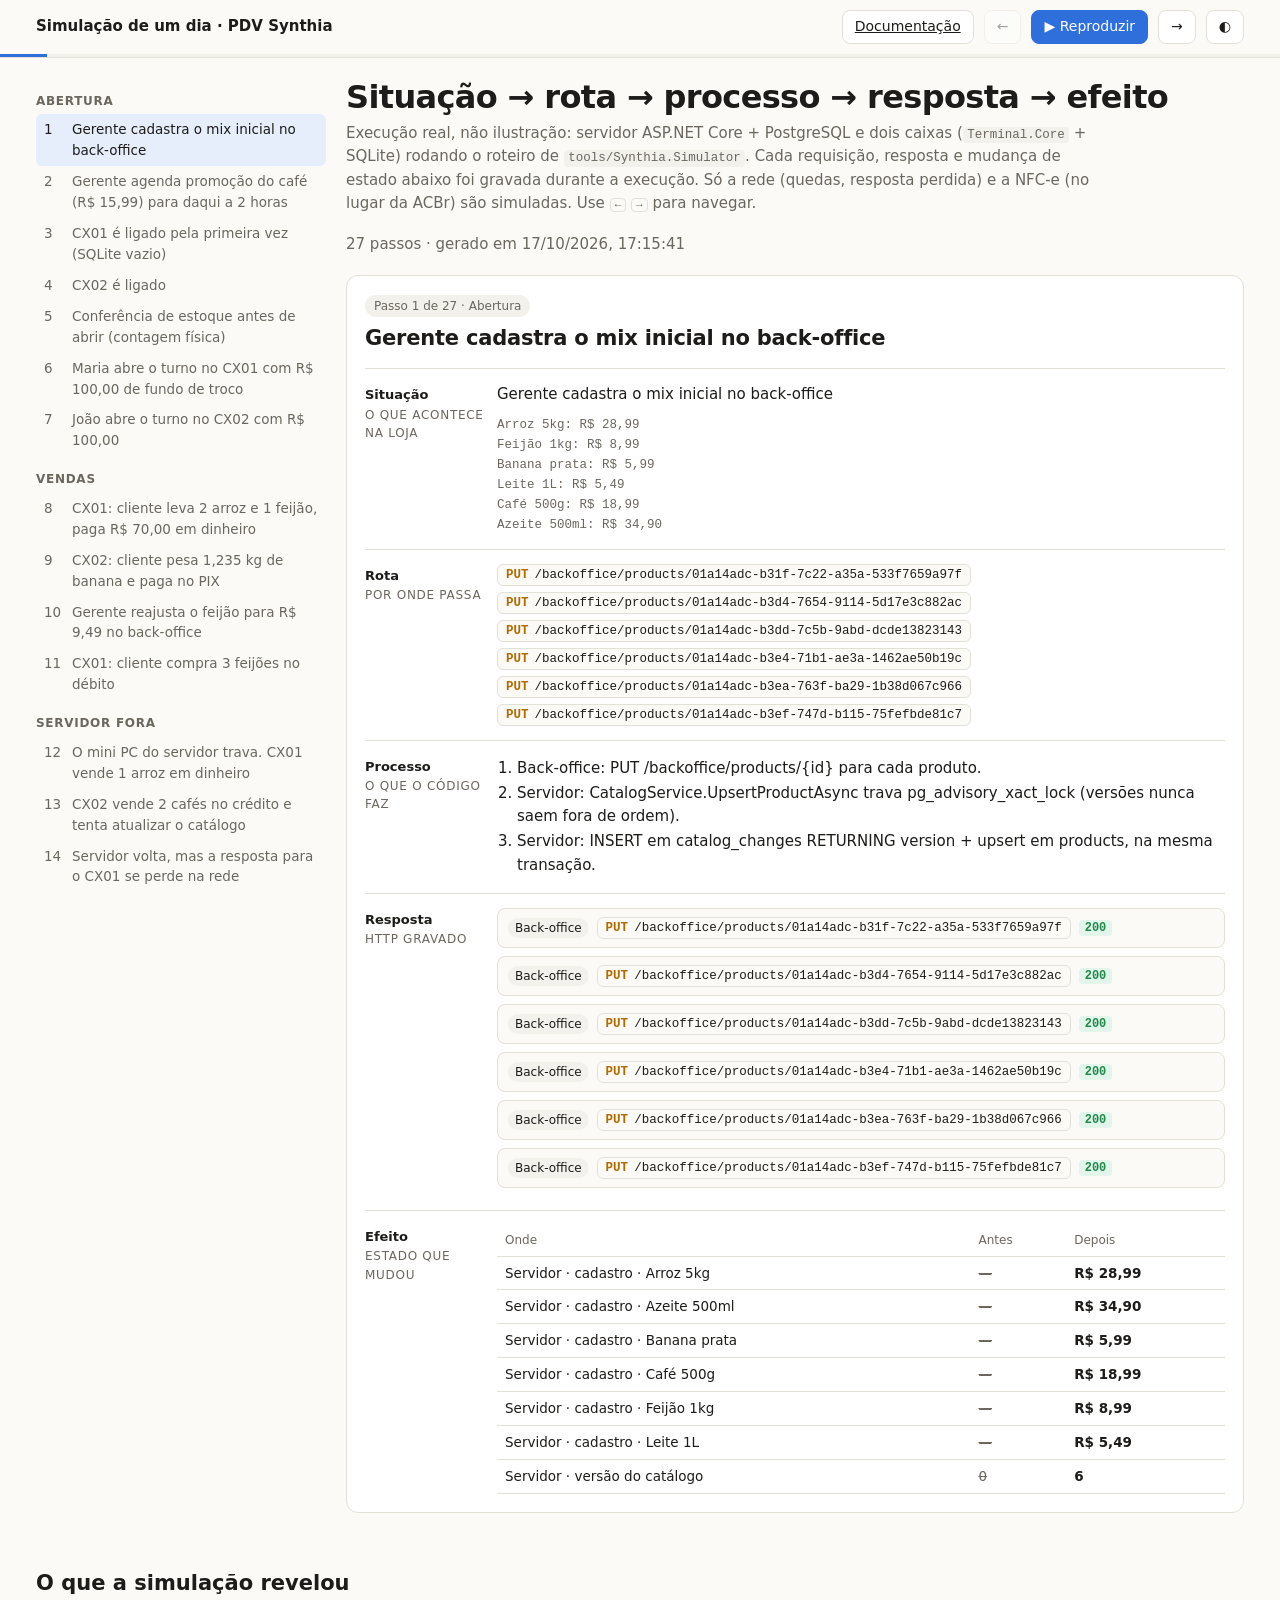
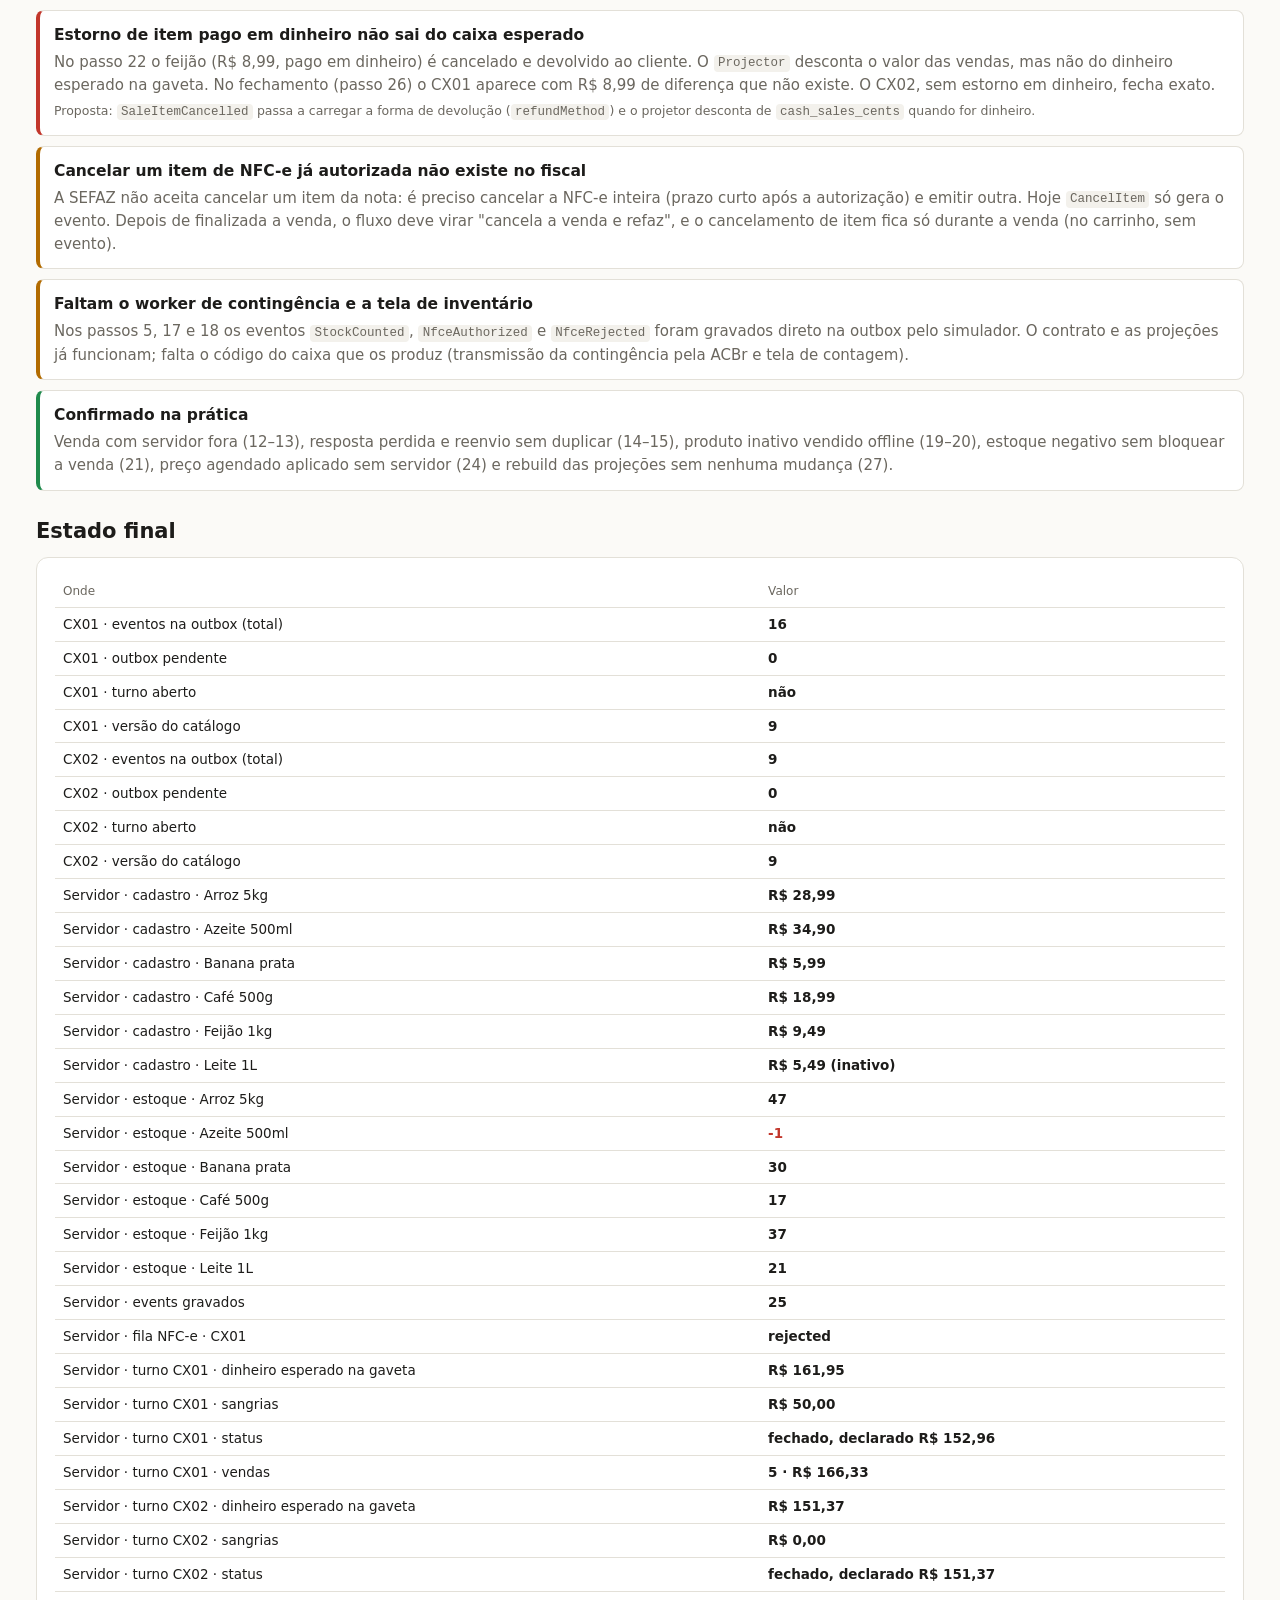
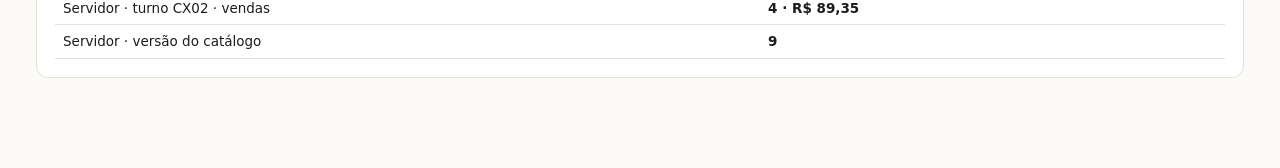
==== docs/simulacao.html @ c902372a "docs: pagina interativa da simulacao com achados e estado final" ====
<!doctype html>
<html lang="pt-BR">
<head>
<meta charset="utf-8">
<meta name="viewport" content="width=device-width, initial-scale=1">
<title>Simulação de um dia</title>
<style>
:root {
  --bg: #fbfaf7; --surface: #ffffff; --surface-2: #f3f1ec; --text: #1d1c1a; --muted: #6b675f;
  --border: #e3e0d8; --accent: #2f6fdb; --accent-soft: #e6eefc; --ok: #1f8a4c; --ok-soft: #e3f4ea;
  --warn: #b26b00; --warn-soft: #fbf0dc; --bad: #c2362b; --bad-soft: #fbe6e4;
  --mono: ui-monospace, SFMono-Regular, Menlo, Consolas, monospace;
  --sans: system-ui, -apple-system, "Segoe UI", Roboto, sans-serif;
}
@media (prefers-color-scheme: dark) {
  :root:not([data-theme="light"]) {
    --bg: #161614; --surface: #1f1e1c; --surface-2: #2a2926; --text: #ecebe7; --muted: #a29e95;
    --border: #3a3834; --accent: #7aa7f5; --accent-soft: #243450; --ok: #5cc98a; --ok-soft: #1d3527;
    --warn: #e7a84a; --warn-soft: #3a2d17; --bad: #f07b70; --bad-soft: #3d201d;
  }
}
:root[data-theme="dark"] {
  --bg: #161614; --surface: #1f1e1c; --surface-2: #2a2926; --text: #ecebe7; --muted: #a29e95;
  --border: #3a3834; --accent: #7aa7f5; --accent-soft: #243450; --ok: #5cc98a; --ok-soft: #1d3527;
  --warn: #e7a84a; --warn-soft: #3a2d17; --bad: #f07b70; --bad-soft: #3d201d;
}
* { box-sizing: border-box; }
body { margin: 0; background: var(--bg); color: var(--text); font: 15px/1.55 var(--sans); }
a { color: var(--accent); }
code, pre { font-family: var(--mono); font-size: 12.5px; }
code { background: var(--surface-2); padding: .1em .35em; border-radius: 4px; }
pre { background: var(--surface-2); padding: 10px 12px; border-radius: 8px; overflow: auto; margin: 6px 0 0; max-height: 340px; }
button { font: inherit; cursor: pointer; }
header.top { position: sticky; top: 0; z-index: 10; background: color-mix(in srgb, var(--bg) 90%, transparent);
  backdrop-filter: blur(8px); border-bottom: 1px solid var(--border); }
header.top .in { max-width: 1240px; margin: 0 auto; padding: 10px 16px; display: flex; gap: 10px; align-items: center; flex-wrap: wrap; }
header.top strong { margin-right: auto; }
.btn { border: 1px solid var(--border); background: var(--surface); color: var(--text); border-radius: 8px; padding: 5px 12px; font-size: 14px; }
.btn.primary { background: var(--accent); border-color: var(--accent); color: #fff; }
.btn:disabled { opacity: .4; cursor: default; }
.progress { height: 3px; background: var(--surface-2); }
.progress div { height: 100%; background: var(--accent); transition: width .2s; }
main { max-width: 1240px; margin: 0 auto; padding: 20px 16px 80px; display: grid; grid-template-columns: 290px minmax(0, 1fr); gap: 20px; }
main > * { min-width: 0; }
aside { position: sticky; top: 64px; align-self: start; max-height: calc(100vh - 84px); overflow-y: auto; }
aside h4 { margin: 14px 0 4px; font-size: 12px; text-transform: uppercase; letter-spacing: .06em; color: var(--muted); }
aside button { display: flex; gap: 8px; width: 100%; text-align: left; background: none; border: 0; border-radius: 6px; padding: 5px 8px; color: var(--muted); font-size: 13.5px; }
aside button:hover { background: var(--surface-2); color: var(--text); }
aside button.on { background: var(--accent-soft); color: var(--text); }
aside button span:first-child { font-variant-numeric: tabular-nums; min-width: 20px; }
@media (max-width: 860px) { main { grid-template-columns: 1fr; } aside { position: static; max-height: 240px; border: 1px solid var(--border); border-radius: 10px; padding: 0 6px; } }
h1 { font-size: clamp(24px, 4vw, 32px); margin: 0 0 6px; letter-spacing: -.02em; line-height: 1.2; }
.lead { color: var(--muted); margin: 0 0 18px; max-width: 760px; }
.phase { display: inline-block; font-size: 12px; padding: 2px 9px; border-radius: 999px; background: var(--surface-2); color: var(--muted); margin-bottom: 8px; }
.stage { background: var(--surface); border: 1px solid var(--border); border-radius: 12px; padding: 18px; }
.stage h2 { margin: 0 0 16px; font-size: 21px; letter-spacing: -.01em; line-height: 1.3; }
.flow { display: grid; gap: 14px; }
.blk { display: grid; grid-template-columns: 120px minmax(0, 1fr); gap: 12px; padding-top: 14px; border-top: 1px solid var(--border); }
@media (max-width: 600px) { .blk { grid-template-columns: minmax(0, 1fr); gap: 4px; } }
.blk > .lbl { font-size: 12px; text-transform: uppercase; letter-spacing: .06em; color: var(--muted); padding-top: 2px; }
.blk > .lbl b { display: block; color: var(--text); font-size: 13px; letter-spacing: 0; text-transform: none; }
.routes { display: flex; flex-wrap: wrap; gap: 6px; }
.route { font: 12.5px var(--mono); border: 1px solid var(--border); border-radius: 6px; padding: 3px 8px; background: var(--bg); }
.route .m { font-weight: 700; margin-right: 6px; }
.m.GET { color: var(--ok); } .m.POST { color: var(--accent); } .m.PUT { color: var(--warn); } .m.local { color: var(--muted); }
ol.proc { margin: 0; padding-left: 20px; } ol.proc li { margin: 2px 0; }
.notes { overflow-wrap: anywhere; margin: 8px 0 0; padding: 0; list-style: none; font: 12.5px/1.6 var(--mono); color: var(--muted); }
.ex { border: 1px solid var(--border); border-radius: 8px; margin-bottom: 8px; background: var(--bg); }
.ex summary { list-style: none; cursor: pointer; padding: 8px 10px; display: flex; gap: 8px; align-items: center; flex-wrap: wrap; font-size: 13.5px; }
.ex summary::-webkit-details-marker { display: none; }
.ex .body { padding: 0 10px 10px; display: grid; gap: 8px; grid-template-columns: minmax(0, 1fr) minmax(0, 1fr); }
@media (max-width: 760px) { .ex .body { grid-template-columns: minmax(0, 1fr); } }
.ex .body h5 { margin: 0; font-size: 12px; color: var(--muted); font-weight: 500; }
.actor { font-size: 12px; padding: 1px 7px; border-radius: 999px; background: var(--surface-2); }
.status { font: 600 12px var(--mono); padding: 1px 6px; border-radius: 4px; }
.s2 { background: var(--ok-soft); color: var(--ok); } .sx { background: var(--bad-soft); color: var(--bad); }
.note { font-size: 12.5px; color: var(--warn); }
.note.bad { color: var(--bad); }
table { width: 100%; border-collapse: collapse; font-size: 13.5px; }
td, th { padding: 6px 8px; border-bottom: 1px solid var(--border); text-align: left; vertical-align: top; }
th { color: var(--muted); font-weight: 500; font-size: 12px; }
td.v { font-variant-numeric: tabular-nums; white-space: nowrap; }
td.before { color: var(--muted); text-decoration: line-through; }
td.after { font-weight: 600; }
tr.neg td.after { color: var(--bad); }
.empty { color: var(--muted); font-style: italic; }
.tablewrap { overflow-x: auto; }
section.extra { grid-column: 1 / -1; margin-top: 10px; }
section.extra h2 { font-size: 21px; margin: 24px 0 10px; }
.finding { background: var(--surface); border: 1px solid var(--border); border-left: 4px solid var(--warn); border-radius: 8px; padding: 12px 14px; margin-bottom: 10px; }
.finding.bad { border-left-color: var(--bad); }
.finding h3 { margin: 0 0 4px; font-size: 15.5px; }
.finding p { margin: 4px 0 0; color: var(--muted); }
.finding .ref { font-size: 12.5px; }
.kbd { font: 11px var(--mono); border: 1px solid var(--border); border-radius: 4px; padding: 0 4px; color: var(--muted); }
</style>
</head>
<body>
<header class="top">
  <div class="in">
    <strong>Simulação de um dia · PDV Synthia</strong>
    <a class="btn" href="index.html">Documentação</a>
    <button class="btn" id="prev" aria-label="Passo anterior">←</button>
    <button class="btn primary" id="play">▶ Reproduzir</button>
    <button class="btn" id="next" aria-label="Próximo passo">→</button>
    <button class="btn" id="theme" aria-label="Alternar tema">◐</button>
  </div>
  <div class="progress"><div id="bar"></div></div>
</header>

<main>
  <aside id="toc" aria-label="Passos"></aside>

  <div>
    <h1>Situação → rota → processo → resposta → efeito</h1>
    <p class="lead">Execução real, não ilustração: servidor ASP.NET Core + PostgreSQL e dois caixas
      (<code>Terminal.Core</code> + SQLite) rodando o roteiro de <code>tools/Synthia.Simulator</code>. Cada requisição,
      resposta e mudança de estado abaixo foi gravada durante a execução. Só a rede (quedas, resposta perdida) e a
      NFC-e (no lugar da ACBr) são simuladas. Use <span class="kbd">←</span> <span class="kbd">→</span> para navegar.</p>
    <p class="lead" id="meta"></p>

    <article class="stage" id="stage" aria-live="polite"></article>
  </div>

  <section class="extra" id="achados">
    <h2>O que a simulação revelou</h2>
    <div class="finding bad">
      <h3>Estorno de item pago em dinheiro não sai do caixa esperado</h3>
      <p>No passo 22 o feijão (R$ 8,99, pago em dinheiro) é cancelado e devolvido ao cliente. O <code>Projector</code>
        desconta o valor das vendas, mas não do dinheiro esperado na gaveta. No fechamento (passo 26) o CX01 aparece
        com R$ 8,99 de diferença que não existe. O CX02, sem estorno em dinheiro, fecha exato.</p>
      <p class="ref">Proposta: <code>SaleItemCancelled</code> passa a carregar a forma de devolução (<code>refundMethod</code>) e o projetor desconta de <code>cash_sales_cents</code> quando for dinheiro.</p>
    </div>
    <div class="finding">
      <h3>Cancelar um item de NFC-e já autorizada não existe no fiscal</h3>
      <p>A SEFAZ não aceita cancelar um item da nota: é preciso cancelar a NFC-e inteira (prazo curto após a
        autorização) e emitir outra. Hoje <code>CancelItem</code> só gera o evento. Depois de finalizada a venda, o fluxo deve virar
        "cancela a venda e refaz", e o cancelamento de item fica só durante a venda (no carrinho, sem evento).</p>
    </div>
    <div class="finding">
      <h3>Faltam o worker de contingência e a tela de inventário</h3>
      <p>Nos passos 5, 17 e 18 os eventos <code>StockCounted</code>, <code>NfceAuthorized</code> e <code>NfceRejected</code>
        foram gravados direto na outbox pelo simulador. O contrato e as projeções já funcionam; falta o código do caixa
        que os produz (transmissão da contingência pela ACBr e tela de contagem).</p>
    </div>
    <div class="finding" style="border-left-color: var(--ok)">
      <h3>Confirmado na prática</h3>
      <p>Venda com servidor fora (12–13), resposta perdida e reenvio sem duplicar (14–15), produto inativo vendido offline
        (19–20), estoque negativo sem bloquear a venda (21), preço agendado aplicado sem servidor (24) e rebuild das projeções
        sem nenhuma mudança (27).</p>
    </div>

    <h2>Estado final</h2>
    <div class="stage tablewrap"><table id="final"></table></div>
  </section>
</main>

<script src="simulacao-data.js"></script>
<script>
(() => {
  const root = document.documentElement;
  try { const t = localStorage.getItem('theme'); if (t) root.dataset.theme = t; } catch {}
  document.getElementById('theme').onclick = () => {
    const dark = root.dataset.theme ? root.dataset.theme === 'dark' : matchMedia('(prefers-color-scheme: dark)').matches;
    root.dataset.theme = dark ? 'light' : 'dark';
    try { localStorage.setItem('theme', root.dataset.theme); } catch {}
  };

  const data = window.SIMULACAO;
  const $ = id => document.getElementById(id);
  if (!data) { $('stage').innerHTML = '<p>Rode <code>tools/simulate.sh</code> para gerar <code>simulacao-data.js</code>.</p>'; return; }

  const esc = s => String(s ?? '').replace(/[&<>"]/g, c => ({ '&': '&amp;', '<': '&lt;', '>': '&gt;', '"': '&quot;' }[c]));
  const steps = data.steps;
  $('meta').textContent = `${steps.length} passos · gerado em ${new Date(data.generatedAt).toLocaleString('pt-BR')}`;

  // Índice agrupado por fase
  let html = '', phase = '';
  for (const s of steps) {
    if (s.phase !== phase) { phase = s.phase; html += `<h4>${esc(phase)}</h4>`; }
    html += `<button data-i="${s.number - 1}"><span>${s.number}</span><span>${esc(s.situation)}</span></button>`;
  }
  $('toc').innerHTML = html;
  $('toc').addEventListener('click', e => { const b = e.target.closest('button'); if (b) go(+b.dataset.i); });

  const route = r => {
    if (r.startsWith('local')) return `<span class="route"><span class="m local">LOCAL</span>${esc(r.replace(/^local · /, ''))}</span>`;
    const [m, ...p] = r.split(' ');
    return `<span class="route"><span class="m ${m}">${m}</span>${esc(p.join(' '))}</span>`;
  };

  const exchange = x => {
    const st = x.status == null ? '<span class="status sx">sem resposta</span>'
      : `<span class="status ${x.status < 300 ? 's2' : 'sx'}">${x.status}</span>`;
    const note = x.note ? `<span class="note ${x.status == null ? 'bad' : ''}">⚠ ${esc(x.note)}</span>` : '';
    return `<details class="ex"><summary><span class="actor">${esc(x.actor)}</span>${route(x.method + ' ' + x.path)}${st}${note}</summary>
      <div class="body">
        <div><h5>Requisição</h5><pre>${x.request ? esc(x.request) : '<span class="empty">sem corpo</span>'}</pre></div>
        <div><h5>Resposta</h5><pre>${x.response ? esc(x.response) : '<span class="empty">' + (x.status == null ? 'não chegou' : 'sem corpo') + '</span>'}</pre></div>
      </div></details>`;
  };

  const effect = c => {
    const neg = /^-/.test(c.after ?? '') ? ' class="neg"' : '';
    return `<tr${neg}><td>${esc(c.key)}</td><td class="v before">${esc(c.before ?? '—')}</td><td class="v after">${esc(c.after ?? '—')}</td></tr>`;
  };

  let cur = 0, timer = null;
  function go(i) {
    cur = Math.max(0, Math.min(steps.length - 1, i));
    const s = steps[cur];
    $('stage').innerHTML = `
      <span class="phase">Passo ${s.number} de ${steps.length} · ${esc(s.phase)}</span>
      <h2>${esc(s.situation)}</h2>
      <div class="flow">
        <div class="blk"><div class="lbl"><b>Situação</b>o que acontece na loja</div>
          <div>${esc(s.situation)}${s.notes.length ? `<ul class="notes">${s.notes.map(n => `<li>${esc(n)}</li>`).join('')}</ul>` : ''}</div></div>
        <div class="blk"><div class="lbl"><b>Rota</b>por onde passa</div><div class="routes">${s.routes.map(route).join('')}</div></div>
        <div class="blk"><div class="lbl"><b>Processo</b>o que o código faz</div><ol class="proc">${s.process.map(p => `<li>${esc(p).replace(/`([^`]+)`/g, '<code>$1</code>')}</li>`).join('')}</ol></div>
        <div class="blk"><div class="lbl"><b>Resposta</b>HTTP gravado</div>
          <div>${s.exchanges.length ? s.exchanges.map(exchange).join('') : '<span class="empty">Nenhuma chamada HTTP: tudo aconteceu no SQLite do caixa.</span>'}</div></div>
        <div class="blk"><div class="lbl"><b>Efeito</b>estado que mudou</div>
          <div class="tablewrap">${s.effects.length
            ? `<table><thead><tr><th>Onde</th><th>Antes</th><th>Depois</th></tr></thead><tbody>${s.effects.map(effect).join('')}</tbody></table>`
            : '<span class="empty">Nada mudou.</span>'}</div></div>
      </div>`;
    document.querySelectorAll('#toc button').forEach(b => b.classList.toggle('on', +b.dataset.i === cur));
    document.querySelector('#toc button.on')?.scrollIntoView({ block: 'nearest' });
    $('bar').style.width = `${(cur + 1) / steps.length * 100}%`;
    $('prev').disabled = cur === 0;
    $('next').disabled = cur === steps.length - 1;
    try { history.replaceState(null, '', '#passo-' + s.number); } catch {}
  }

  function stop() { clearInterval(timer); timer = null; $('play').textContent = '▶ Reproduzir'; }
  $('play').onclick = () => {
    if (timer) return stop();
    if (cur === steps.length - 1) go(0);
    $('play').textContent = '❚❚ Pausar';
    timer = setInterval(() => cur < steps.length - 1 ? go(cur + 1) : stop(), 4000);
  };
  $('prev').onclick = () => { stop(); go(cur - 1); };
  $('next').onclick = () => { stop(); go(cur + 1); };
  addEventListener('keydown', e => {
    if (e.target.closest('input, textarea')) return;
    if (e.key === 'ArrowRight') { stop(); go(cur + 1); }
    if (e.key === 'ArrowLeft') { stop(); go(cur - 1); }
  });

  $('final').innerHTML = '<thead><tr><th>Onde</th><th>Valor</th></tr></thead><tbody>' +
    data.final.map(f => `<tr${/^-/.test(f.value) ? ' class="neg"' : ''}><td>${esc(f.key)}</td><td class="v after">${esc(f.value)}</td></tr>`).join('') + '</tbody>';

  const m = location.hash.match(/passo-(\d+)/);
  go(m ? +m[1] - 1 : 0);
})();
</script>
</body>
</html>
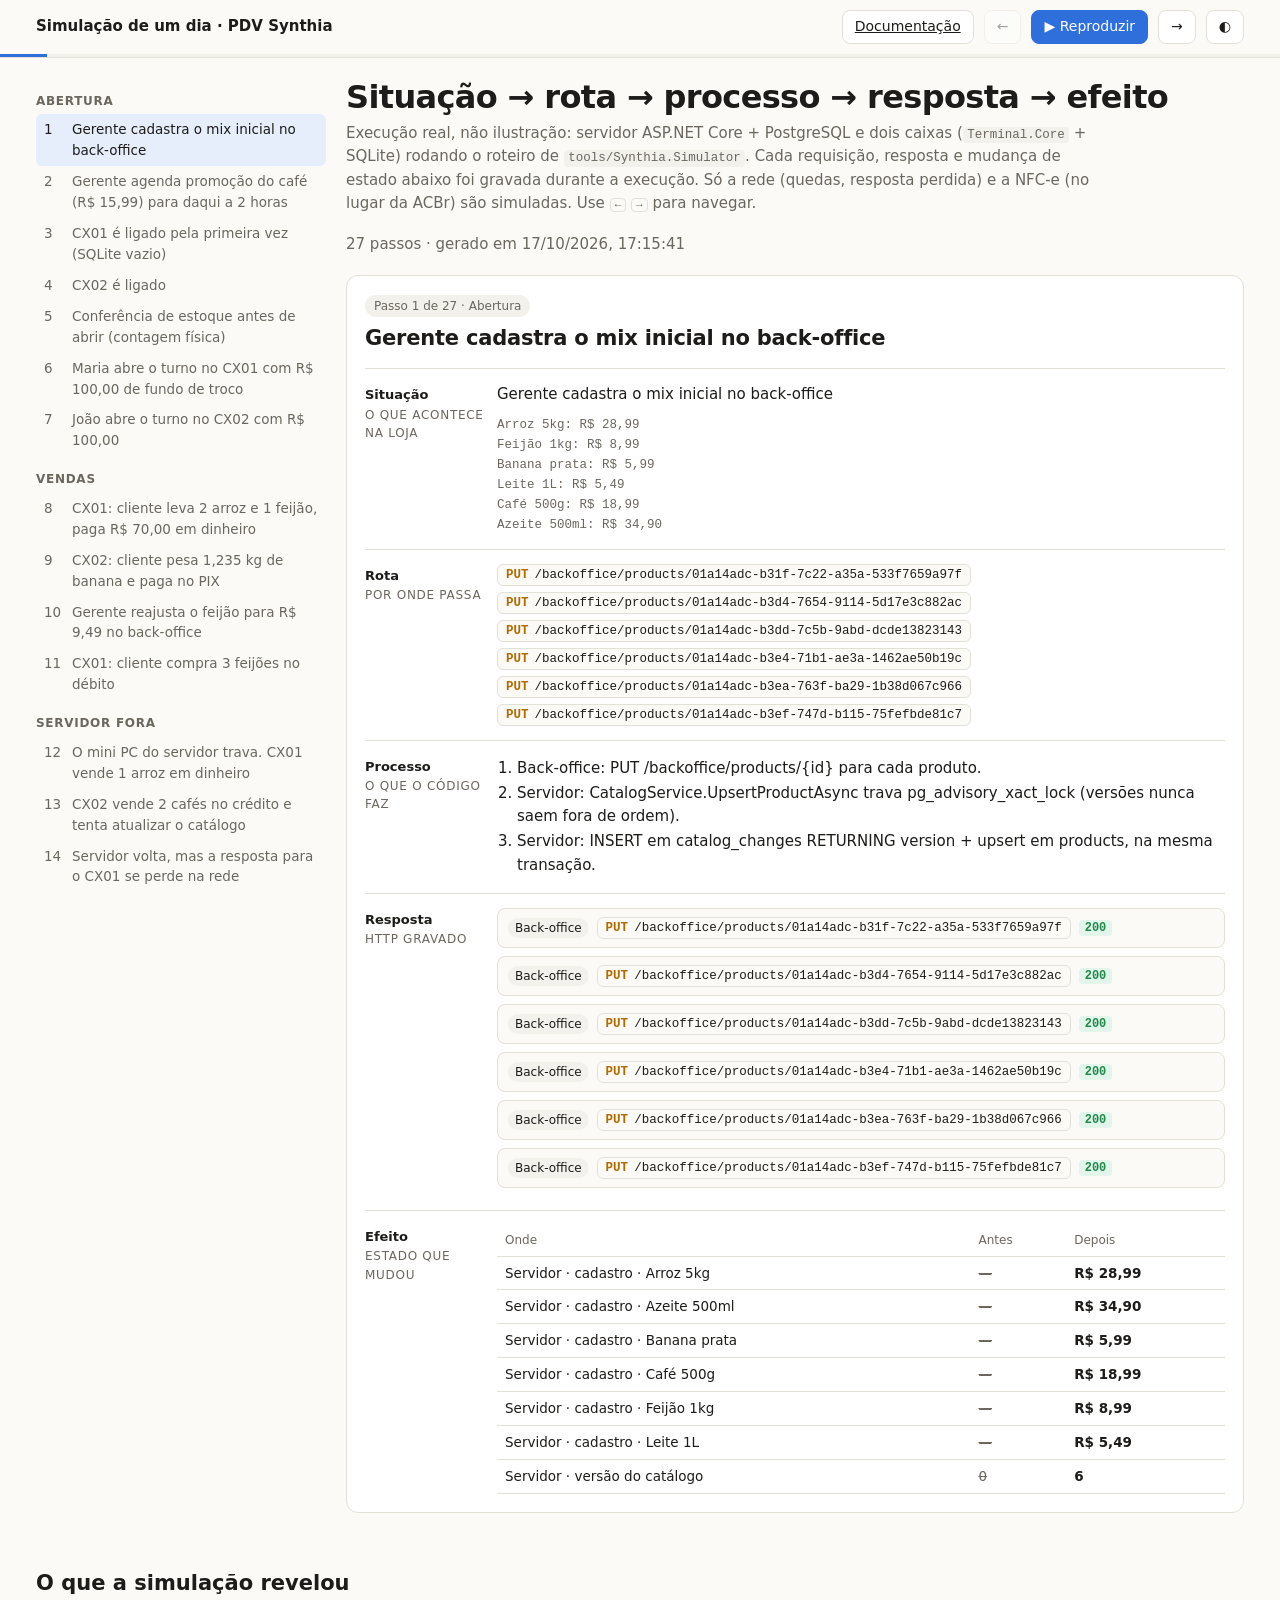
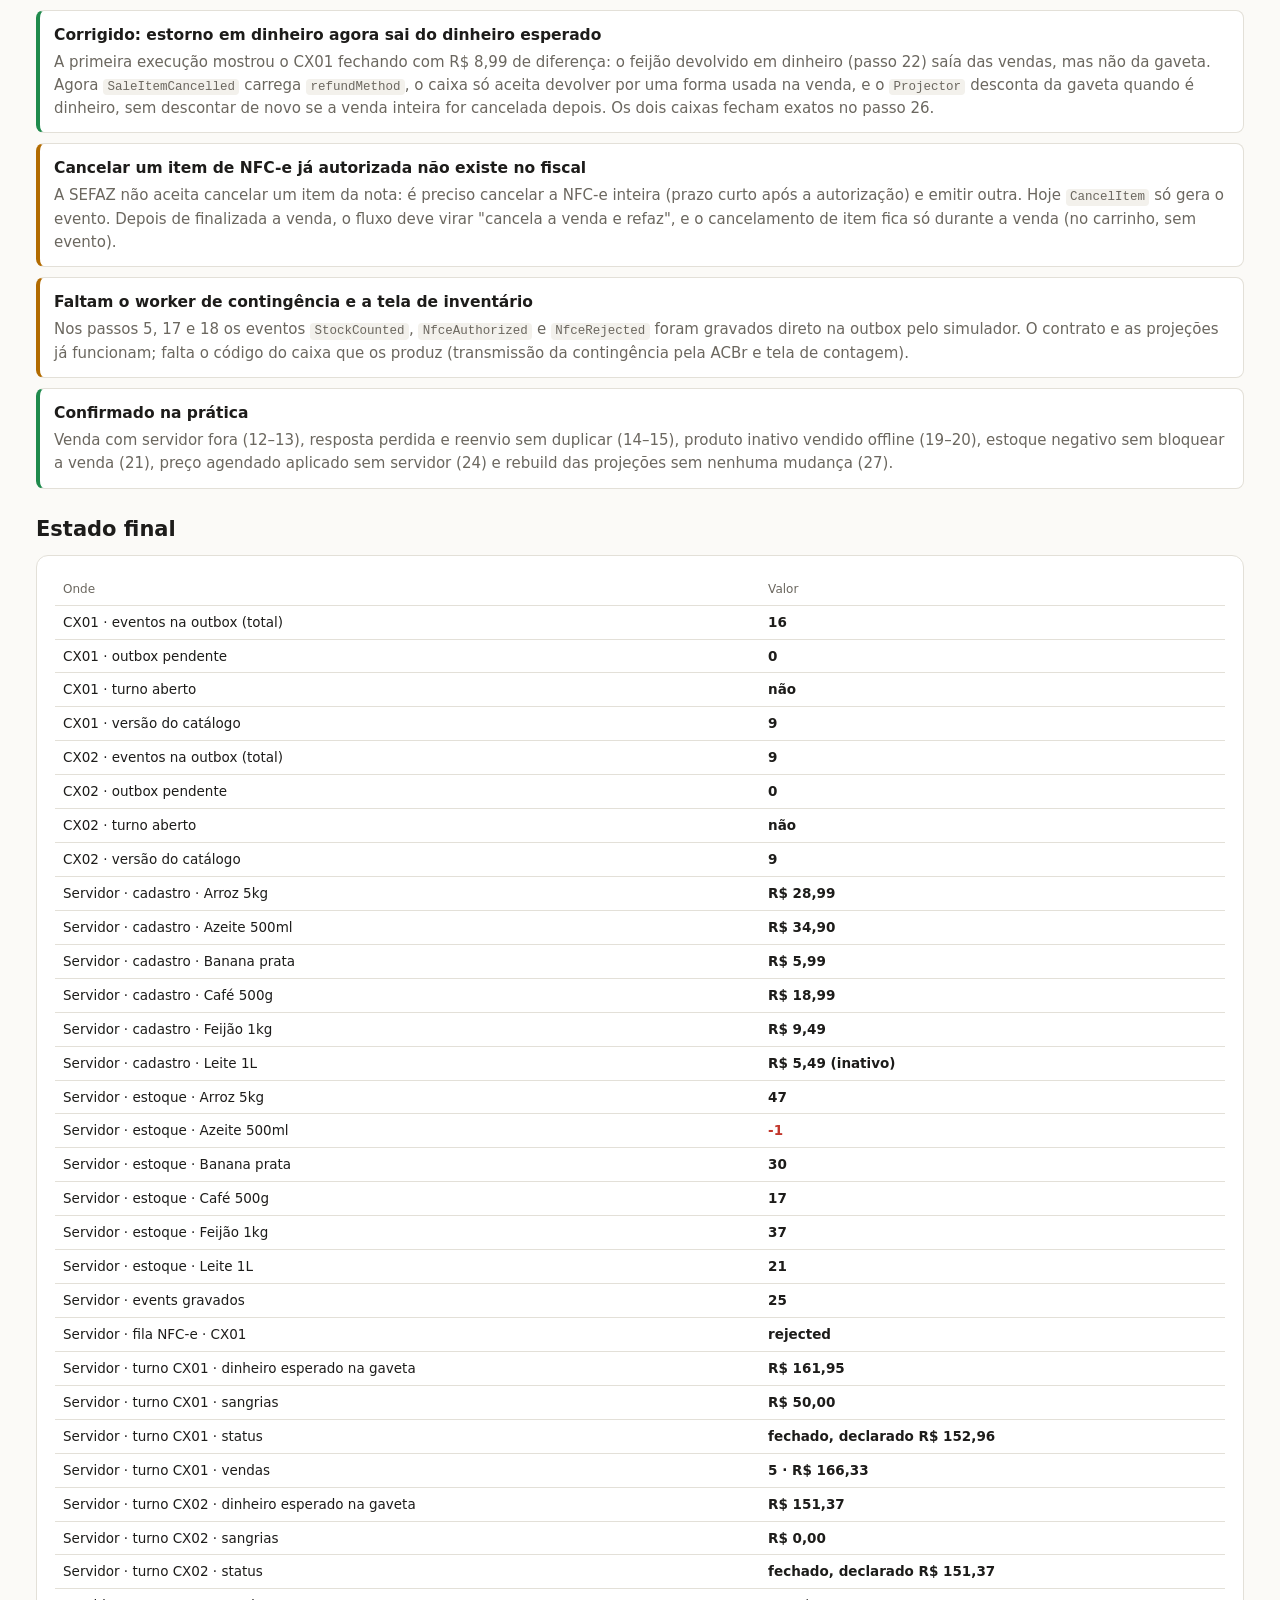
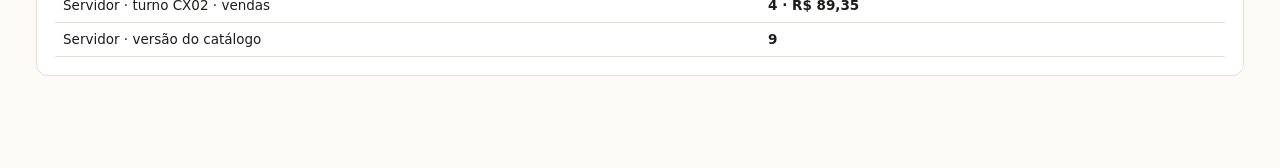
==== commit 5f8025cf: "docs: mark drawer refund finding as fixed" ====
--- a/docs/simulacao.html
+++ b/docs/simulacao.html
@@ -124,12 +124,12 @@
 
   <section class="extra" id="achados">
     <h2>O que a simulação revelou</h2>
-    <div class="finding bad">
-      <h3>Estorno de item pago em dinheiro não sai do caixa esperado</h3>
-      <p>No passo 22 o feijão (R$ 8,99, pago em dinheiro) é cancelado e devolvido ao cliente. O <code>Projector</code>
-        desconta o valor das vendas, mas não do dinheiro esperado na gaveta. No fechamento (passo 26) o CX01 aparece
-        com R$ 8,99 de diferença que não existe. O CX02, sem estorno em dinheiro, fecha exato.</p>
-      <p class="ref">Proposta: <code>SaleItemCancelled</code> passa a carregar a forma de devolução (<code>refundMethod</code>) e o projetor desconta de <code>cash_sales_cents</code> quando for dinheiro.</p>
+    <div class="finding" style="border-left-color: var(--ok)">
+      <h3>Corrigido: estorno em dinheiro agora sai do dinheiro esperado</h3>
+      <p>A primeira execução mostrou o CX01 fechando com R$ 8,99 de diferença: o feijão devolvido em dinheiro (passo 22)
+        saía das vendas, mas não da gaveta. Agora <code>SaleItemCancelled</code> carrega <code>refundMethod</code>, o caixa
+        só aceita devolver por uma forma usada na venda, e o <code>Projector</code> desconta da gaveta quando é dinheiro, sem
+        descontar de novo se a venda inteira for cancelada depois. Os dois caixas fecham exatos no passo 26.</p>
     </div>
     <div class="finding">
       <h3>Cancelar um item de NFC-e já autorizada não existe no fiscal</h3>
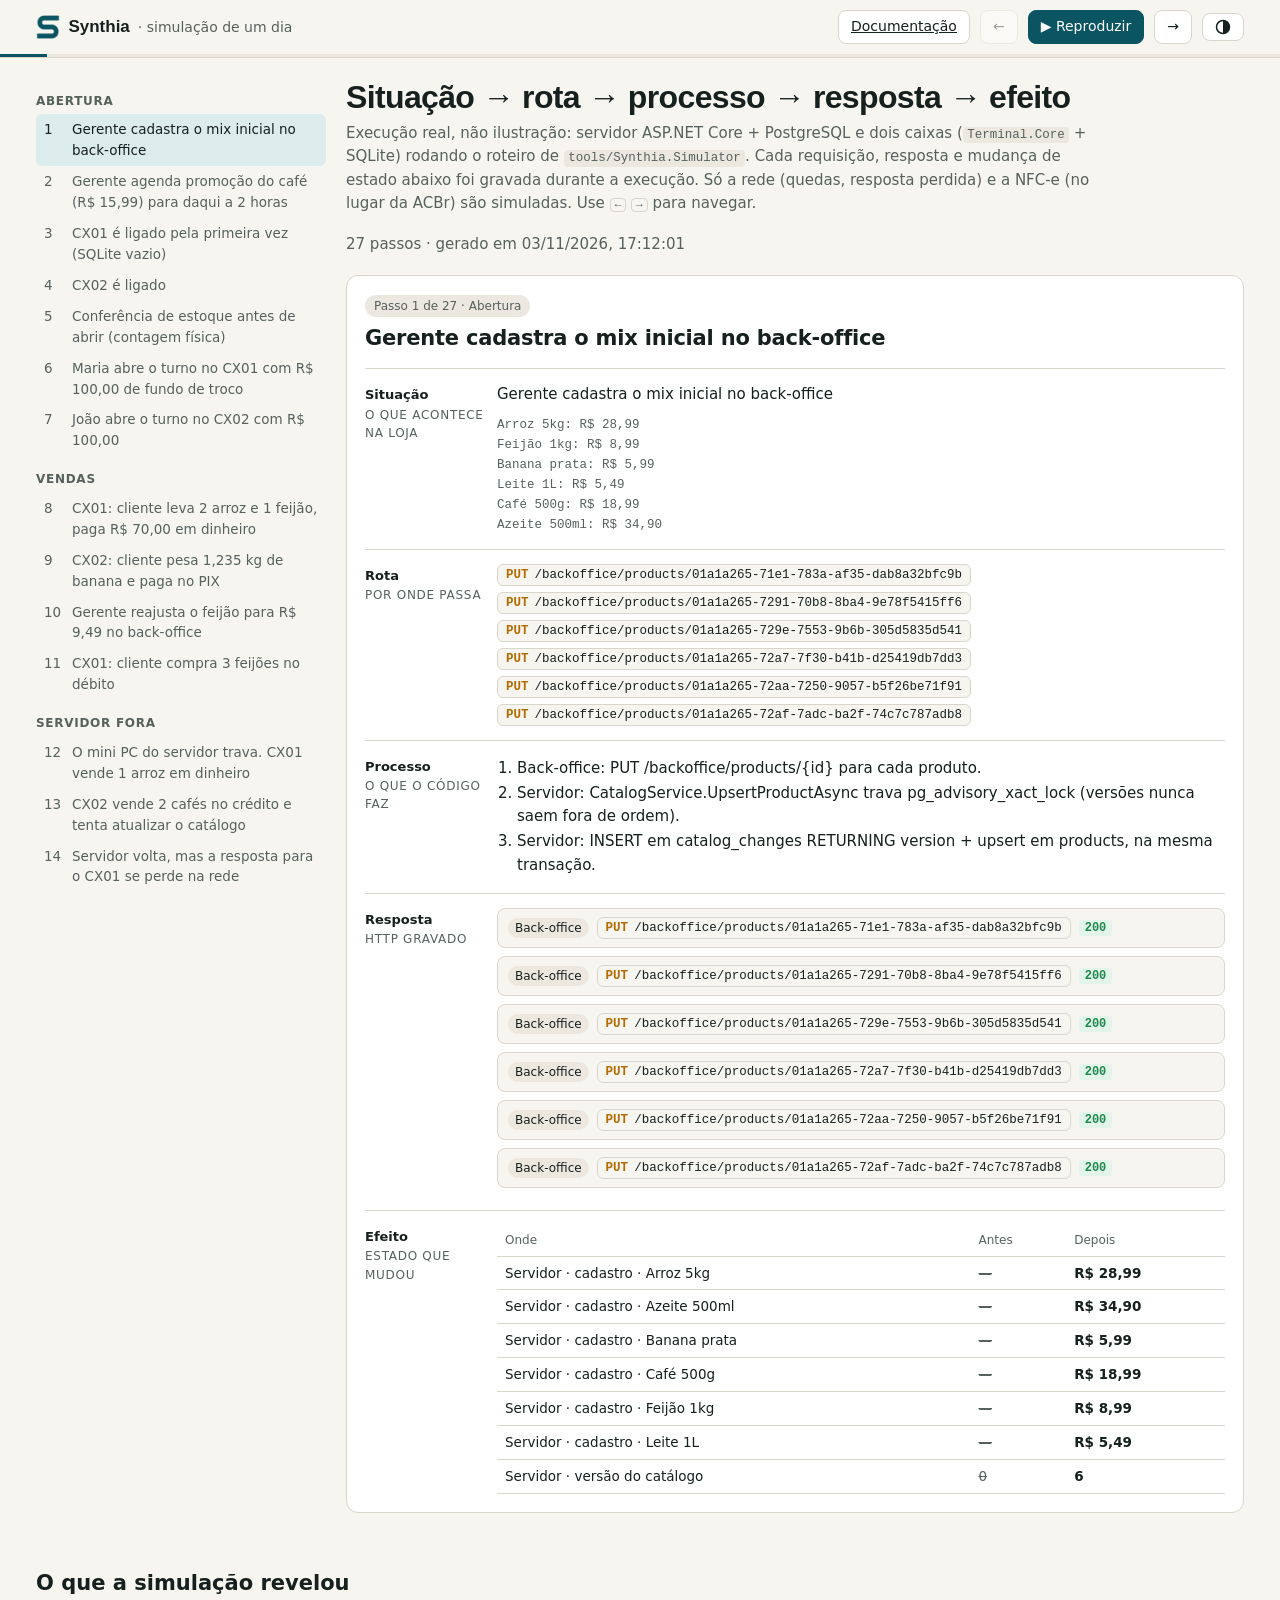
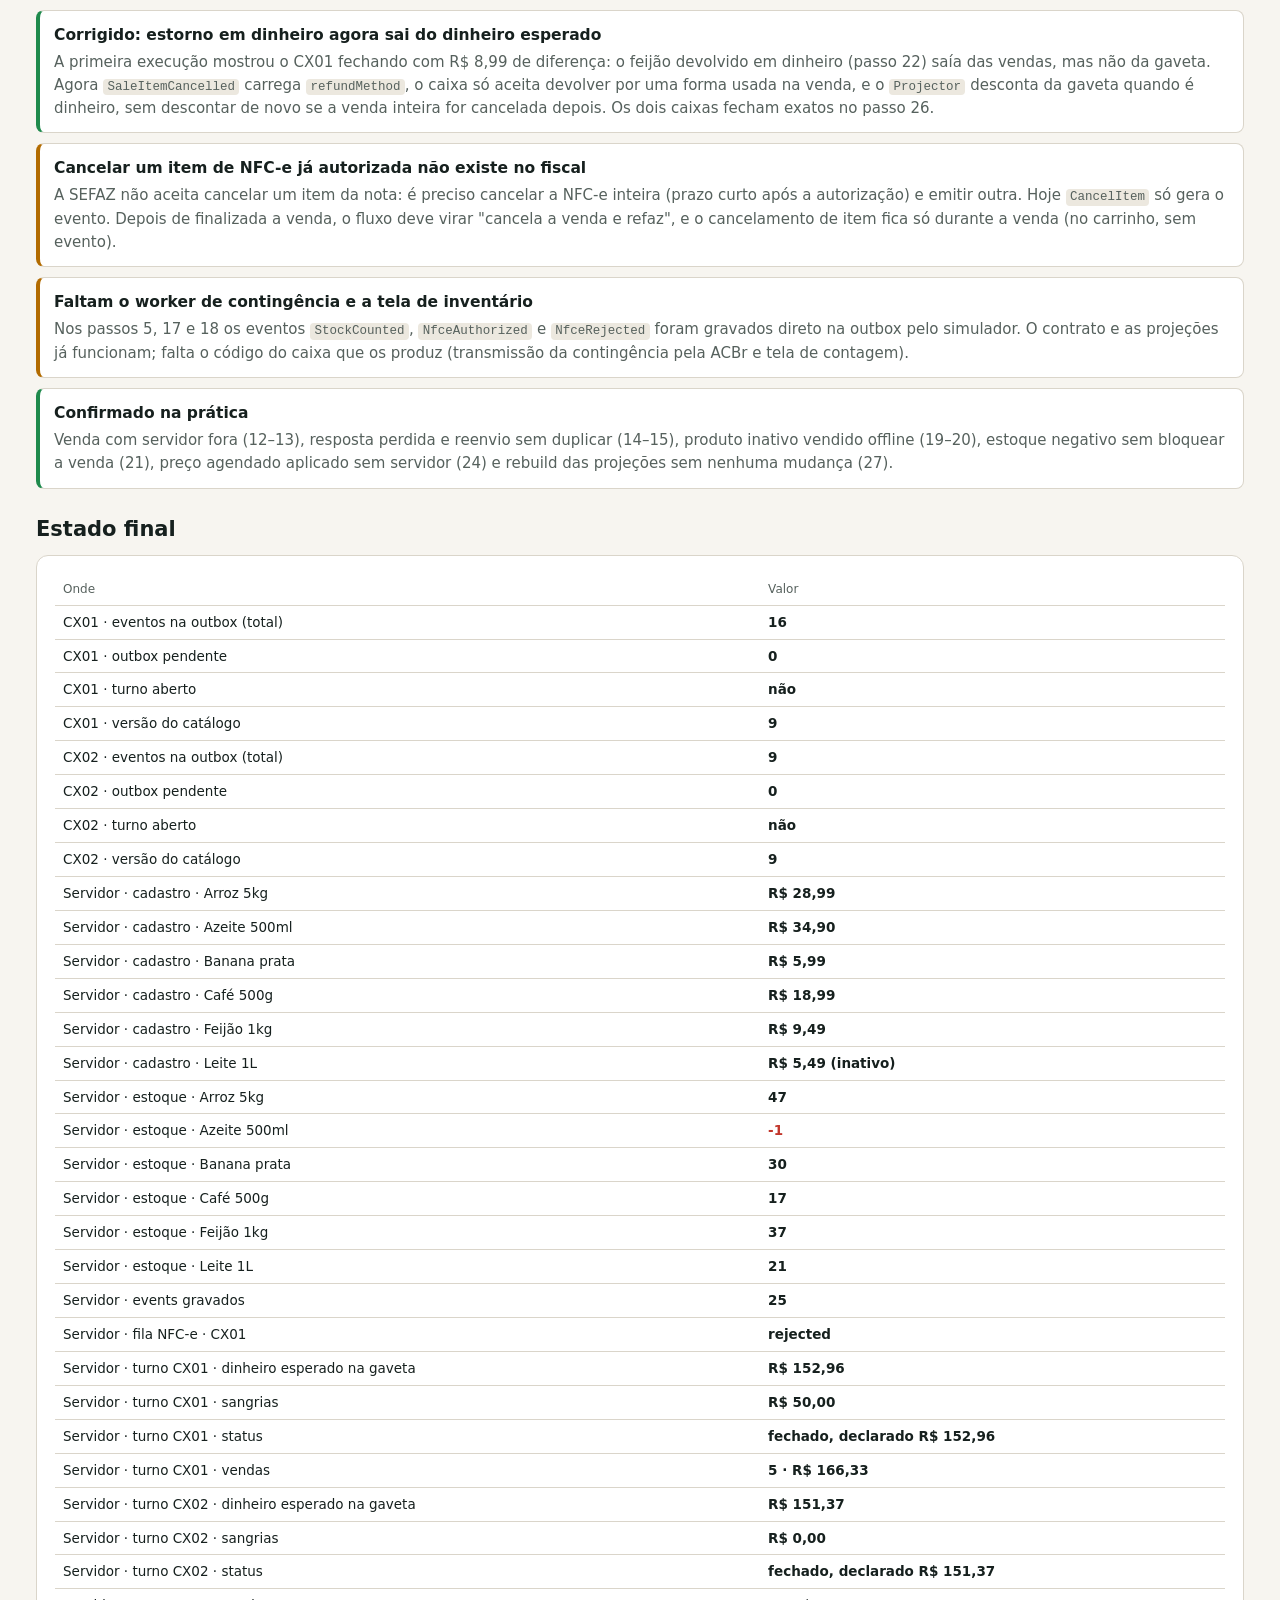
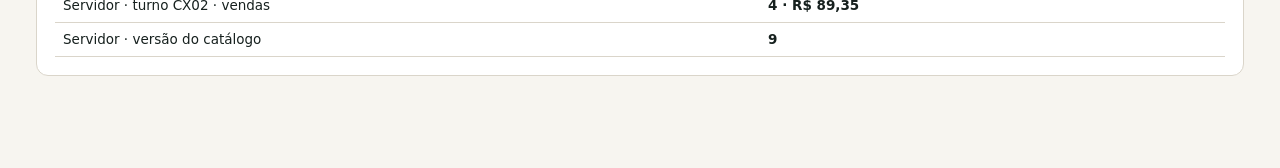
==== commit 6b51d5bf: "docs: simulation page in the Synthia identity, regenerated from the current server" ====
--- a/docs/simulacao.html
+++ b/docs/simulacao.html
@@ -6,24 +6,27 @@
 <title>Simulação de um dia</title>
 <style>
 :root {
-  --bg: #fbfaf7; --surface: #ffffff; --surface-2: #f3f1ec; --text: #1d1c1a; --muted: #6b675f;
-  --border: #e3e0d8; --accent: #2f6fdb; --accent-soft: #e6eefc; --ok: #1f8a4c; --ok-soft: #e3f4ea;
+  --bg: #f7f5f0; --surface: #ffffff; --surface-2: #ece8df; --text: #16201e; --muted: #56615d;
+  --border: #dad5ca; --accent: #0b5563; --accent-soft: #dcebec; --ok: #1f8a4c; --ok-soft: #e3f4ea;
   --warn: #b26b00; --warn-soft: #fbf0dc; --bad: #c2362b; --bad-soft: #fbe6e4;
   --mono: ui-monospace, SFMono-Regular, Menlo, Consolas, monospace;
-  --sans: system-ui, -apple-system, "Segoe UI", Roboto, sans-serif;
+  --sans: "Atkinson Hyperlegible Next", "Segoe UI", system-ui, sans-serif;
+  --display: "Archivo", "Arial Narrow", sans-serif;
 }
 @media (prefers-color-scheme: dark) {
   :root:not([data-theme="light"]) {
-    --bg: #161614; --surface: #1f1e1c; --surface-2: #2a2926; --text: #ecebe7; --muted: #a29e95;
-    --border: #3a3834; --accent: #7aa7f5; --accent-soft: #243450; --ok: #5cc98a; --ok-soft: #1d3527;
+    --bg: #121817; --surface: #1a2220; --surface-2: #24302d; --text: #ecebe7; --muted: #a3aea9;
+    --border: #34403c; --accent: #6cc4d1; --accent-soft: #163a40; --ok: #5cc98a; --ok-soft: #1d3527;
     --warn: #e7a84a; --warn-soft: #3a2d17; --bad: #f07b70; --bad-soft: #3d201d;
   }
 }
 :root[data-theme="dark"] {
-  --bg: #161614; --surface: #1f1e1c; --surface-2: #2a2926; --text: #ecebe7; --muted: #a29e95;
-  --border: #3a3834; --accent: #7aa7f5; --accent-soft: #243450; --ok: #5cc98a; --ok-soft: #1d3527;
+  --bg: #121817; --surface: #1a2220; --surface-2: #24302d; --text: #ecebe7; --muted: #a3aea9;
+  --border: #34403c; --accent: #6cc4d1; --accent-soft: #163a40; --ok: #5cc98a; --ok-soft: #1d3527;
   --warn: #e7a84a; --warn-soft: #3a2d17; --bad: #f07b70; --bad-soft: #3d201d;
 }
+@font-face { font-family: "Atkinson Hyperlegible Next"; src: url("/retaguarda/fonts/atkinson-hyperlegible-next.woff2") format("woff2"); font-weight: 200 800; font-display: swap; }
+@font-face { font-family: "Archivo"; src: url("/retaguarda/fonts/archivo.woff2") format("woff2"); font-weight: 100 900; font-stretch: 62% 125%; font-display: swap; }
 * { box-sizing: border-box; }
 body { margin: 0; background: var(--bg); color: var(--text); font: 15px/1.55 var(--sans); }
 a { color: var(--accent); }
@@ -35,6 +38,8 @@
   backdrop-filter: blur(8px); border-bottom: 1px solid var(--border); }
 header.top .in { max-width: 1240px; margin: 0 auto; padding: 10px 16px; display: flex; gap: 10px; align-items: center; flex-wrap: wrap; }
 header.top strong { margin-right: auto; }
+.brandmark { display: flex; align-items: center; gap: 8px; font: 800 17px var(--display); }
+.brandmark img { height: 24px; } .brandmark span { font: 500 14px var(--sans); color: var(--muted); }
 .btn { border: 1px solid var(--border); background: var(--surface); color: var(--text); border-radius: 8px; padding: 5px 12px; font-size: 14px; }
 .btn.primary { background: var(--accent); border-color: var(--accent); color: #fff; }
 .btn:disabled { opacity: .4; cursor: default; }
@@ -49,7 +54,7 @@
 aside button.on { background: var(--accent-soft); color: var(--text); }
 aside button span:first-child { font-variant-numeric: tabular-nums; min-width: 20px; }
 @media (max-width: 860px) { main { grid-template-columns: 1fr; } aside { position: static; max-height: 240px; border: 1px solid var(--border); border-radius: 10px; padding: 0 6px; } }
-h1 { font-size: clamp(24px, 4vw, 32px); margin: 0 0 6px; letter-spacing: -.02em; line-height: 1.2; }
+h1 { font-family: var(--display); font-weight: 800; font-size: clamp(24px, 4vw, 32px); margin: 0 0 6px; letter-spacing: -.02em; line-height: 1.2; }
 .lead { color: var(--muted); margin: 0 0 18px; max-width: 760px; }
 .phase { display: inline-block; font-size: 12px; padding: 2px 9px; border-radius: 999px; background: var(--surface-2); color: var(--muted); margin-bottom: 8px; }
 .stage { background: var(--surface); border: 1px solid var(--border); border-radius: 12px; padding: 18px; }
@@ -98,12 +103,12 @@
 <body>
 <header class="top">
   <div class="in">
-    <strong>Simulação de um dia · PDV Synthia</strong>
+    <strong class="brandmark"><img src="img/logo-synthia-simbolo.png" alt="">Synthia <span>· simulação de um dia</span></strong>
     <a class="btn" href="index.html">Documentação</a>
     <button class="btn" id="prev" aria-label="Passo anterior">←</button>
     <button class="btn primary" id="play">▶ Reproduzir</button>
     <button class="btn" id="next" aria-label="Próximo passo">→</button>
-    <button class="btn" id="theme" aria-label="Alternar tema">◐</button>
+    <button class="btn" id="theme" aria-label="Alternar tema"><svg width="16" height="16" viewBox="0 0 16 16" aria-hidden="true" style="display:block"><circle cx="8" cy="8" r="6.5" fill="none" stroke="currentColor" stroke-width="1.5"/><path d="M8 1.5a6.5 6.5 0 0 1 0 13z" fill="currentColor"/></svg></button>
   </div>
   <div class="progress"><div id="bar"></div></div>
 </header>
